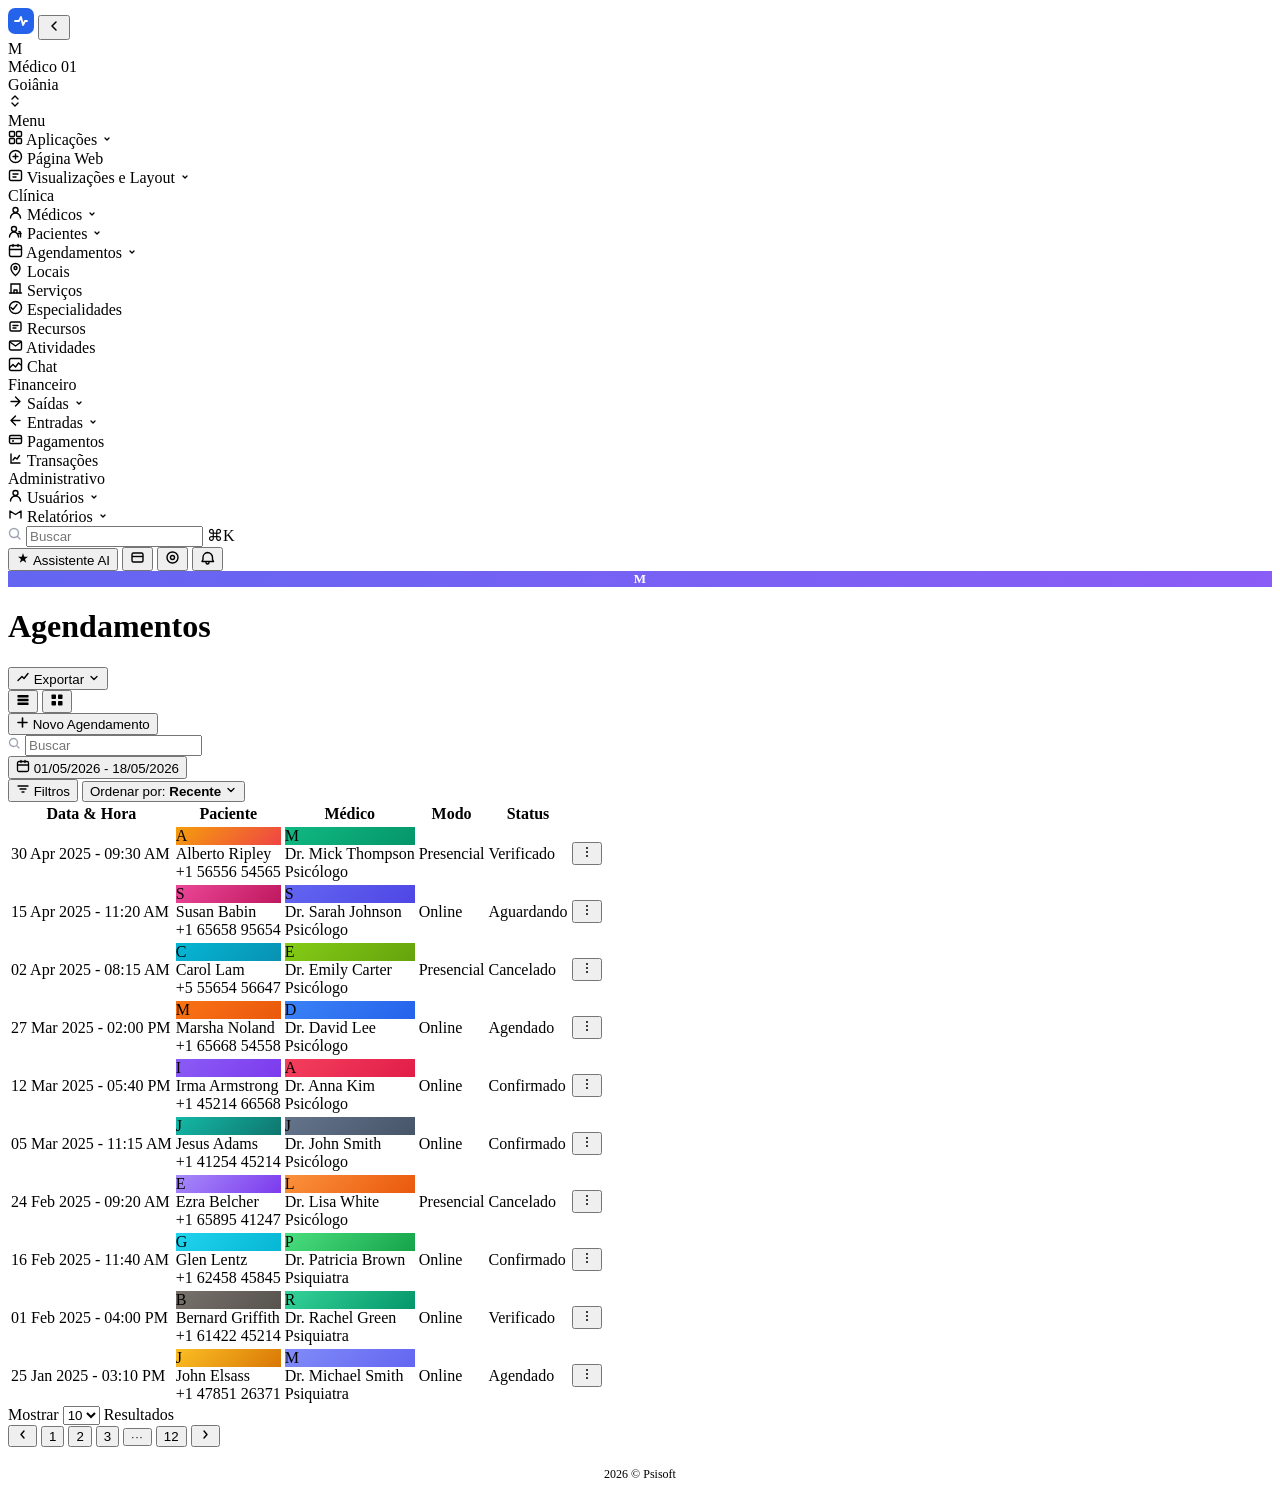
==== frontend/agendamentos.html @ 97d671f5 "build: Criando interface de agendamentos" ====
<!DOCTYPE html>
<html lang="pt-BR">
<head>
<meta charset="UTF-8">
<meta name="viewport" content="width=device-width, initial-scale=1.0">
<title>Agendamentos — Psisoft</title>
<link href="https://fonts.googleapis.com/css2?family=DM+Sans:wght@300;400;500;600&family=DM+Mono:wght@400;500&display=swap" rel="stylesheet">
<link rel="stylesheet" href="style.css">
</head>
<body>

<!-- ── SIDEBAR ── -->
<aside class="sidebar">

  <div class="sidebar-header">
    <!-- Logo -->
    <svg width="26" height="26" viewBox="0 0 26 26" fill="none">
      <rect width="26" height="26" rx="7" fill="#2563eb"/>
      <path d="M7 13h4l2-4 2 8 2-4h2" stroke="#fff" stroke-width="1.8" stroke-linecap="round" stroke-linejoin="round"/>
    </svg>
    <button class="back-btn">
      <svg width="16" height="16" viewBox="0 0 16 16" fill="none"><path d="M10 12L6 8l4-4" stroke="currentColor" stroke-width="1.5" stroke-linecap="round" stroke-linejoin="round"/></svg>
    </button>
  </div>

  <div class="clinic-card">
    <div class="clinic-avatar">M</div>
    <div class="clinic-info">
      <div class="clinic-name">Médico 01</div>
      <div class="clinic-city">Goiânia</div>
    </div>
    <svg class="sort-icon" width="14" height="14" viewBox="0 0 14 14" fill="none"><path d="M4 5l3-3 3 3M4 9l3 3 3-3" stroke="currentColor" stroke-width="1.4" stroke-linecap="round" stroke-linejoin="round"/></svg>
  </div>

  <div class="nav-section">
    <div class="nav-label">Menu</div>

    <div class="nav-item">
      <svg width="15" height="15" viewBox="0 0 15 15" fill="none"><rect x="1.5" y="1.5" width="5" height="5" rx="1" stroke="currentColor" stroke-width="1.4"/><rect x="8.5" y="1.5" width="5" height="5" rx="1" stroke="currentColor" stroke-width="1.4"/><rect x="1.5" y="8.5" width="5" height="5" rx="1" stroke="currentColor" stroke-width="1.4"/><rect x="8.5" y="8.5" width="5" height="5" rx="1" stroke="currentColor" stroke-width="1.4"/></svg>
      Aplicações
      <svg class="nav-chevron" width="12" height="12" viewBox="0 0 12 12" fill="none"><path d="M4 5l2 2 2-2" stroke="currentColor" stroke-width="1.3" stroke-linecap="round" stroke-linejoin="round"/></svg>
    </div>
    <div class="nav-item">
      <svg width="15" height="15" viewBox="0 0 15 15" fill="none"><circle cx="7.5" cy="7.5" r="6" stroke="currentColor" stroke-width="1.4"/><path d="M5 7.5h5M7.5 5v5" stroke="currentColor" stroke-width="1.4" stroke-linecap="round"/></svg>
      Página Web
    </div>
    <div class="nav-item">
      <svg width="15" height="15" viewBox="0 0 15 15" fill="none"><rect x="1.5" y="2.5" width="12" height="10" rx="1.5" stroke="currentColor" stroke-width="1.4"/><path d="M5 6h5M5 9h3" stroke="currentColor" stroke-width="1.4" stroke-linecap="round"/></svg>
      Visualizações e Layout
      <svg class="nav-chevron" width="12" height="12" viewBox="0 0 12 12" fill="none"><path d="M4 5l2 2 2-2" stroke="currentColor" stroke-width="1.3" stroke-linecap="round" stroke-linejoin="round"/></svg>
    </div>
  </div>

  <div class="nav-section">
    <div class="nav-label">Clínica</div>
    <div class="nav-item">
      <svg width="15" height="15" viewBox="0 0 15 15" fill="none"><circle cx="7.5" cy="5" r="2.5" stroke="currentColor" stroke-width="1.4"/><path d="M2.5 13c0-2.76 2.24-5 5-5s5 2.24 5 5" stroke="currentColor" stroke-width="1.4" stroke-linecap="round"/></svg>
      Médicos
      <svg class="nav-chevron" width="12" height="12" viewBox="0 0 12 12" fill="none"><path d="M4 5l2 2 2-2" stroke="currentColor" stroke-width="1.3" stroke-linecap="round" stroke-linejoin="round"/></svg>
    </div>
    <div class="nav-item">
      <svg width="15" height="15" viewBox="0 0 15 15" fill="none"><circle cx="6" cy="5" r="2.5" stroke="currentColor" stroke-width="1.4"/><path d="M1.5 13c0-2.76 2.24-5 4.5-5s4.5 2.24 4.5 5" stroke="currentColor" stroke-width="1.4" stroke-linecap="round"/><path d="M11 7.5c.83 0 1.5.67 1.5 1.5v4" stroke="currentColor" stroke-width="1.4" stroke-linecap="round"/><path d="M10 9.5h3" stroke="currentColor" stroke-width="1.4" stroke-linecap="round"/></svg>
      Pacientes
      <svg class="nav-chevron" width="12" height="12" viewBox="0 0 12 12" fill="none"><path d="M4 5l2 2 2-2" stroke="currentColor" stroke-width="1.3" stroke-linecap="round" stroke-linejoin="round"/></svg>
    </div>
    <div class="nav-item active">
      <svg width="15" height="15" viewBox="0 0 15 15" fill="none"><rect x="1.5" y="2.5" width="12" height="11" rx="1.5" stroke="currentColor" stroke-width="1.4"/><path d="M5 1.5v2M10 1.5v2M1.5 6.5h12" stroke="currentColor" stroke-width="1.4" stroke-linecap="round"/></svg>
      Agendamentos
      <svg class="nav-chevron" width="12" height="12" viewBox="0 0 12 12" fill="none"><path d="M4 5l2 2 2-2" stroke="currentColor" stroke-width="1.3" stroke-linecap="round" stroke-linejoin="round"/></svg>
    </div>
    <div class="nav-item">
      <svg width="15" height="15" viewBox="0 0 15 15" fill="none"><path d="M7.5 1.5C5.01 1.5 3 3.51 3 6c0 3.75 4.5 7.5 4.5 7.5S12 9.75 12 6c0-2.49-2.01-4.5-4.5-4.5z" stroke="currentColor" stroke-width="1.4"/><circle cx="7.5" cy="6" r="1.5" stroke="currentColor" stroke-width="1.4"/></svg>
      Locais
    </div>
    <div class="nav-item">
      <svg width="15" height="15" viewBox="0 0 15 15" fill="none"><path d="M3 12V3h9v9" stroke="currentColor" stroke-width="1.4" stroke-linecap="round"/><path d="M1.5 12h12" stroke="currentColor" stroke-width="1.4" stroke-linecap="round"/><path d="M6 12V9h3v3" stroke="currentColor" stroke-width="1.4" stroke-linecap="round" stroke-linejoin="round"/></svg>
      Serviços
    </div>
    <div class="nav-item">
      <svg width="15" height="15" viewBox="0 0 15 15" fill="none"><path d="M3 7.5l2 2 4-5" stroke="currentColor" stroke-width="1.4" stroke-linecap="round" stroke-linejoin="round"/><circle cx="7.5" cy="7.5" r="6" stroke="currentColor" stroke-width="1.4"/></svg>
      Especialidades
    </div>
    <div class="nav-item">
      <svg width="15" height="15" viewBox="0 0 15 15" fill="none"><rect x="2" y="3" width="11" height="9" rx="1.5" stroke="currentColor" stroke-width="1.4"/><path d="M5 6.5h5M5 9h3" stroke="currentColor" stroke-width="1.4" stroke-linecap="round"/></svg>
      Recursos
    </div>
    <div class="nav-item">
      <svg width="15" height="15" viewBox="0 0 15 15" fill="none"><path d="M2 4l5.5 4L13 4" stroke="currentColor" stroke-width="1.4" stroke-linecap="round" stroke-linejoin="round"/><rect x="1.5" y="3" width="12" height="9" rx="1.5" stroke="currentColor" stroke-width="1.4"/></svg>
      Atividades
    </div>
    <div class="nav-item">
      <svg width="15" height="15" viewBox="0 0 15 15" fill="none"><path d="M2 10.5l3-3 2.5 2.5 3-4 2.5 2" stroke="currentColor" stroke-width="1.4" stroke-linecap="round" stroke-linejoin="round"/><rect x="1.5" y="1.5" width="12" height="12" rx="1.5" stroke="currentColor" stroke-width="1.4"/></svg>
      Chat
    </div>
  </div>

  <div class="nav-section">
    <div class="nav-label">Financeiro</div>
    <div class="nav-item">
      <svg width="15" height="15" viewBox="0 0 15 15" fill="none"><path d="M3 7.5h9M7.5 3l4.5 4.5L7.5 12" stroke="currentColor" stroke-width="1.4" stroke-linecap="round" stroke-linejoin="round"/></svg>
      Saídas
      <svg class="nav-chevron" width="12" height="12" viewBox="0 0 12 12" fill="none"><path d="M4 5l2 2 2-2" stroke="currentColor" stroke-width="1.3" stroke-linecap="round" stroke-linejoin="round"/></svg>
    </div>
    <div class="nav-item">
      <svg width="15" height="15" viewBox="0 0 15 15" fill="none"><path d="M12 7.5H3M7.5 3L3 7.5l4.5 4.5" stroke="currentColor" stroke-width="1.4" stroke-linecap="round" stroke-linejoin="round"/></svg>
      Entradas
      <svg class="nav-chevron" width="12" height="12" viewBox="0 0 12 12" fill="none"><path d="M4 5l2 2 2-2" stroke="currentColor" stroke-width="1.3" stroke-linecap="round" stroke-linejoin="round"/></svg>
    </div>
    <div class="nav-item">
      <svg width="15" height="15" viewBox="0 0 15 15" fill="none"><rect x="1.5" y="3.5" width="12" height="8" rx="1.5" stroke="currentColor" stroke-width="1.4"/><path d="M1.5 6.5h12" stroke="currentColor" stroke-width="1.4"/><circle cx="5" cy="9" r="1" fill="currentColor"/></svg>
      Pagamentos
    </div>
    <div class="nav-item">
      <svg width="15" height="15" viewBox="0 0 15 15" fill="none"><path d="M3 3v9h9" stroke="currentColor" stroke-width="1.4" stroke-linecap="round"/><path d="M5 9l2-2.5 2 1.5 2.5-3.5" stroke="currentColor" stroke-width="1.4" stroke-linecap="round" stroke-linejoin="round"/></svg>
      Transações
    </div>
  </div>

  <div class="nav-section">
    <div class="nav-label">Administrativo</div>
    <div class="nav-item">
      <svg width="15" height="15" viewBox="0 0 15 15" fill="none"><circle cx="7.5" cy="5" r="2.5" stroke="currentColor" stroke-width="1.4"/><path d="M2.5 13c0-2.76 2.24-5 5-5s5 2.24 5 5" stroke="currentColor" stroke-width="1.4" stroke-linecap="round"/></svg>
      Usuários
      <svg class="nav-chevron" width="12" height="12" viewBox="0 0 12 12" fill="none"><path d="M4 5l2 2 2-2" stroke="currentColor" stroke-width="1.3" stroke-linecap="round" stroke-linejoin="round"/></svg>
    </div>
    <div class="nav-item">
      <svg width="15" height="15" viewBox="0 0 15 15" fill="none"><path d="M2 11V4l5.5 3.5L13 4v7" stroke="currentColor" stroke-width="1.4" stroke-linecap="round" stroke-linejoin="round"/></svg>
      Relatórios
      <svg class="nav-chevron" width="12" height="12" viewBox="0 0 12 12" fill="none"><path d="M4 5l2 2 2-2" stroke="currentColor" stroke-width="1.3" stroke-linecap="round" stroke-linejoin="round"/></svg>
    </div>
  </div>

</aside>

<!-- ── MAIN ── -->
<div class="main">

  <!-- TOPBAR -->
  <header class="topbar">
    <div class="search-box">
      <svg width="14" height="14" viewBox="0 0 14 14" fill="none"><circle cx="6" cy="6" r="4.5" stroke="#9ca3af" stroke-width="1.4"/><path d="M9.5 9.5L12 12" stroke="#9ca3af" stroke-width="1.4" stroke-linecap="round"/></svg>
      <input type="text" placeholder="Buscar">
      <span class="search-kbd">⌘K</span>
    </div>
    <div class="topbar-spacer"></div>
    <button class="ai-btn">
      <svg width="14" height="14" viewBox="0 0 14 14" fill="none"><path d="M7 2l1.2 3.8H12L9 7.9l1.2 3.8L7 9.6l-3.2 2.1L5 7.9 2 5.8h3.8z" fill="currentColor"/></svg>
      Assistente AI
    </button>
    <button class="topbar-btn">
      <svg width="15" height="15" viewBox="0 0 15 15" fill="none"><rect x="2" y="3" width="11" height="9" rx="1.5" stroke="currentColor" stroke-width="1.4"/><path d="M2 6.5h11" stroke="currentColor" stroke-width="1.4"/></svg>
    </button>
    <button class="topbar-btn">
      <svg width="15" height="15" viewBox="0 0 15 15" fill="none"><circle cx="7.5" cy="7.5" r="5.5" stroke="currentColor" stroke-width="1.4"/><circle cx="7.5" cy="7.5" r="2" stroke="currentColor" stroke-width="1.4"/></svg>
    </button>
    <button class="topbar-btn">
      <svg width="15" height="15" viewBox="0 0 15 15" fill="none"><path d="M7.5 2.5a5 5 0 0 1 5 5v2l1 2H2l1-2v-2a5 5 0 0 1 4.5-5zM6 12.5a1.5 1.5 0 0 0 3 0" stroke="currentColor" stroke-width="1.4" stroke-linecap="round" stroke-linejoin="round"/></svg>
      <span class="notif-dot"></span>
    </button>
    <div class="topbar-avatar">
      <div style="width:100%;height:100%;background:linear-gradient(135deg,#6366f1,#8b5cf6);display:flex;align-items:center;justify-content:center;color:#fff;font-weight:600;font-size:13px;">M</div>
    </div>
  </header>

  <!-- CONTENT -->
  <main class="content">
    <!-- Page Header -->
    <div class="page-header">
      <h1 class="page-title">Agendamentos</h1>
      <div class="header-actions">
        <button class="btn btn-outline">
          <svg width="14" height="14" viewBox="0 0 14 14" fill="none"><path d="M2 10.5l4-4 2 2 4-5" stroke="currentColor" stroke-width="1.4" stroke-linecap="round" stroke-linejoin="round"/></svg>
          Exportar
          <svg width="12" height="12" viewBox="0 0 12 12" fill="none"><path d="M3 4.5l3 3 3-3" stroke="currentColor" stroke-width="1.3" stroke-linecap="round" stroke-linejoin="round"/></svg>
        </button>
        <div class="view-toggle">
          <button class="view-btn active">
            <svg width="14" height="14" viewBox="0 0 14 14" fill="none"><rect x="1.5" y="2" width="11" height="2.5" rx=".5" fill="currentColor"/><rect x="1.5" y="5.75" width="11" height="2.5" rx=".5" fill="currentColor"/><rect x="1.5" y="9.5" width="11" height="2.5" rx=".5" fill="currentColor"/></svg>
          </button>
          <button class="view-btn">
            <svg width="14" height="14" viewBox="0 0 14 14" fill="none"><rect x="1.5" y="1.5" width="4.5" height="4.5" rx=".8" fill="currentColor"/><rect x="8" y="1.5" width="4.5" height="4.5" rx=".8" fill="currentColor"/><rect x="1.5" y="8" width="4.5" height="4.5" rx=".8" fill="currentColor"/><rect x="8" y="8" width="4.5" height="4.5" rx=".8" fill="currentColor"/></svg>
          </button>
        </div>
        <button class="btn btn-primary">
          <svg width="13" height="13" viewBox="0 0 13 13" fill="none"><path d="M6.5 2v9M2 6.5h9" stroke="currentColor" stroke-width="1.6" stroke-linecap="round"/></svg>
          Novo Agendamento
        </button>
      </div>
    </div>

    <!-- Filters Bar -->
    <div class="filters-bar">
      <div class="search-inline">
        <svg width="13" height="13" viewBox="0 0 13 13" fill="none"><circle cx="5.5" cy="5.5" r="4" stroke="#9ca3af" stroke-width="1.3"/><path d="M9 9l2 2" stroke="#9ca3af" stroke-width="1.3" stroke-linecap="round"/></svg>
        <input type="text" placeholder="Buscar">
      </div>
      <button class="date-range-btn">
        <svg width="14" height="14" viewBox="0 0 14 14" fill="none"><rect x="1.5" y="2.5" width="11" height="10" rx="1.5" stroke="currentColor" stroke-width="1.3"/><path d="M5 1.5v2M9 1.5v2M1.5 6h11" stroke="currentColor" stroke-width="1.3" stroke-linecap="round"/></svg>
        01/05/2026 - 18/05/2026
      </button>
      <div class="filters-spacer"></div>
      <button class="filters-btn">
        <svg width="14" height="14" viewBox="0 0 14 14" fill="none"><path d="M2 4h10M4 7h6M6 10h2" stroke="currentColor" stroke-width="1.3" stroke-linecap="round"/></svg>
        Filtros
      </button>
      <button class="sort-btn">
        Ordenar por: <strong>Recente</strong>
        <svg width="12" height="12" viewBox="0 0 12 12" fill="none"><path d="M3 4.5l3 3 3-3" stroke="currentColor" stroke-width="1.3" stroke-linecap="round" stroke-linejoin="round"/></svg>
      </button>
    </div>

    <!-- Table -->
    <div class="table-card">
      <table>
        <thead>
          <tr>
            <th>Data &amp; Hora</th>
            <th>Paciente</th>
            <th>Médico</th>
            <th>Modo</th>
            <th>Status</th>
            <th></th>
          </tr>
        </thead>
        <tbody>
          <!-- Row 1 -->
          <tr>
            <td class="td-datetime">30 Apr 2025 - 09:30 AM</td>
            <td>
              <div class="person-cell">
                <div class="avatar-placeholder" style="background:linear-gradient(135deg,#f59e0b,#ef4444)">A</div>
                <div>
                  <div class="person-name">Alberto Ripley</div>
                  <div class="person-sub">+1 56556 54565</div>
                </div>
              </div>
            </td>
            <td>
              <div class="person-cell">
                <div class="avatar-placeholder" style="background:linear-gradient(135deg,#10b981,#059669)">M</div>
                <div>
                  <div class="person-name">Dr. Mick Thompson</div>
                  <div class="person-sub">Psicólogo</div>
                </div>
              </div>
            </td>
            <td class="mode-text">Presencial</td>
            <td><span class="badge badge-teal">Verificado</span></td>
            <td>
              <button class="more-btn">
                <svg width="14" height="14" viewBox="0 0 14 14" fill="none"><circle cx="7" cy="3" r="1" fill="currentColor"/><circle cx="7" cy="7" r="1" fill="currentColor"/><circle cx="7" cy="11" r="1" fill="currentColor"/></svg>
              </button>
            </td>
          </tr>
          <!-- Row 2 -->
          <tr>
            <td class="td-datetime">15 Apr 2025 - 11:20 AM</td>
            <td>
              <div class="person-cell">
                <div class="avatar-placeholder" style="background:linear-gradient(135deg,#ec4899,#be185d)">S</div>
                <div>
                  <div class="person-name">Susan Babin</div>
                  <div class="person-sub">+1 65658 95654</div>
                </div>
              </div>
            </td>
            <td>
              <div class="person-cell">
                <div class="avatar-placeholder" style="background:linear-gradient(135deg,#6366f1,#4f46e5)">S</div>
                <div>
                  <div class="person-name">Dr. Sarah Johnson</div>
                  <div class="person-sub">Psicólogo</div>
                </div>
              </div>
            </td>
            <td class="mode-text">Online</td>
            <td><span class="badge badge-orange">Aguardando</span></td>
            <td>
              <button class="more-btn">
                <svg width="14" height="14" viewBox="0 0 14 14" fill="none"><circle cx="7" cy="3" r="1" fill="currentColor"/><circle cx="7" cy="7" r="1" fill="currentColor"/><circle cx="7" cy="11" r="1" fill="currentColor"/></svg>
              </button>
            </td>
          </tr>
          <!-- Row 3 -->
          <tr>
            <td class="td-datetime">02 Apr 2025 - 08:15 AM</td>
            <td>
              <div class="person-cell">
                <div class="avatar-placeholder" style="background:linear-gradient(135deg,#06b6d4,#0891b2)">C</div>
                <div>
                  <div class="person-name">Carol Lam</div>
                  <div class="person-sub">+5 55654 56647</div>
                </div>
              </div>
            </td>
            <td>
              <div class="person-cell">
                <div class="avatar-placeholder" style="background:linear-gradient(135deg,#84cc16,#65a30d)">E</div>
                <div>
                  <div class="person-name">Dr. Emily Carter</div>
                  <div class="person-sub">Psicólogo</div>
                </div>
              </div>
            </td>
            <td class="mode-text">Presencial</td>
            <td><span class="badge badge-red">Cancelado</span></td>
            <td>
              <button class="more-btn">
                <svg width="14" height="14" viewBox="0 0 14 14" fill="none"><circle cx="7" cy="3" r="1" fill="currentColor"/><circle cx="7" cy="7" r="1" fill="currentColor"/><circle cx="7" cy="11" r="1" fill="currentColor"/></svg>
              </button>
            </td>
          </tr>
          <!-- Row 4 -->
          <tr>
            <td class="td-datetime">27 Mar 2025 - 02:00 PM</td>
            <td>
              <div class="person-cell">
                <div class="avatar-placeholder" style="background:linear-gradient(135deg,#f97316,#ea580c)">M</div>
                <div>
                  <div class="person-name">Marsha Noland</div>
                  <div class="person-sub">+1 65668 54558</div>
                </div>
              </div>
            </td>
            <td>
              <div class="person-cell">
                <div class="avatar-placeholder" style="background:linear-gradient(135deg,#3b82f6,#2563eb)">D</div>
                <div>
                  <div class="person-name">Dr. David Lee</div>
                  <div class="person-sub">Psicólogo</div>
                </div>
              </div>
            </td>
            <td class="mode-text">Online</td>
            <td><span class="badge badge-blue">Agendado</span></td>
            <td>
              <button class="more-btn">
                <svg width="14" height="14" viewBox="0 0 14 14" fill="none"><circle cx="7" cy="3" r="1" fill="currentColor"/><circle cx="7" cy="7" r="1" fill="currentColor"/><circle cx="7" cy="11" r="1" fill="currentColor"/></svg>
              </button>
            </td>
          </tr>
          <!-- Row 5 -->
          <tr>
            <td class="td-datetime">12 Mar 2025 - 05:40 PM</td>
            <td>
              <div class="person-cell">
                <div class="avatar-placeholder" style="background:linear-gradient(135deg,#8b5cf6,#7c3aed)">I</div>
                <div>
                  <div class="person-name">Irma Armstrong</div>
                  <div class="person-sub">+1 45214 66568</div>
                </div>
              </div>
            </td>
            <td>
              <div class="person-cell">
                <div class="avatar-placeholder" style="background:linear-gradient(135deg,#f43f5e,#e11d48)">A</div>
                <div>
                  <div class="person-name">Dr. Anna Kim</div>
                  <div class="person-sub">Psicólogo</div>
                </div>
              </div>
            </td>
            <td class="mode-text">Online</td>
            <td><span class="badge badge-green">Confirmado</span></td>
            <td>
              <button class="more-btn">
                <svg width="14" height="14" viewBox="0 0 14 14" fill="none"><circle cx="7" cy="3" r="1" fill="currentColor"/><circle cx="7" cy="7" r="1" fill="currentColor"/><circle cx="7" cy="11" r="1" fill="currentColor"/></svg>
              </button>
            </td>
          </tr>
          <!-- Row 6 -->
          <tr>
            <td class="td-datetime">05 Mar 2025 - 11:15 AM</td>
            <td>
              <div class="person-cell">
                <div class="avatar-placeholder" style="background:linear-gradient(135deg,#14b8a6,#0f766e)">J</div>
                <div>
                  <div class="person-name">Jesus Adams</div>
                  <div class="person-sub">+1 41254 45214</div>
                </div>
              </div>
            </td>
            <td>
              <div class="person-cell">
                <div class="avatar-placeholder" style="background:linear-gradient(135deg,#64748b,#475569)">J</div>
                <div>
                  <div class="person-name">Dr. John Smith</div>
                  <div class="person-sub">Psicólogo</div>
                </div>
              </div>
            </td>
            <td class="mode-text">Online</td>
            <td><span class="badge badge-green">Confirmado</span></td>
            <td>
              <button class="more-btn">
                <svg width="14" height="14" viewBox="0 0 14 14" fill="none"><circle cx="7" cy="3" r="1" fill="currentColor"/><circle cx="7" cy="7" r="1" fill="currentColor"/><circle cx="7" cy="11" r="1" fill="currentColor"/></svg>
              </button>
            </td>
          </tr>
          <!-- Row 7 -->
          <tr>
            <td class="td-datetime">24 Feb 2025 - 09:20 AM</td>
            <td>
              <div class="person-cell">
                <div class="avatar-placeholder" style="background:linear-gradient(135deg,#a78bfa,#7c3aed)">E</div>
                <div>
                  <div class="person-name">Ezra Belcher</div>
                  <div class="person-sub">+1 65895 41247</div>
                </div>
              </div>
            </td>
            <td>
              <div class="person-cell">
                <div class="avatar-placeholder" style="background:linear-gradient(135deg,#fb923c,#ea580c)">L</div>
                <div>
                  <div class="person-name">Dr. Lisa White</div>
                  <div class="person-sub">Psicólogo</div>
                </div>
              </div>
            </td>
            <td class="mode-text">Presencial</td>
            <td><span class="badge badge-red">Cancelado</span></td>
            <td>
              <button class="more-btn">
                <svg width="14" height="14" viewBox="0 0 14 14" fill="none"><circle cx="7" cy="3" r="1" fill="currentColor"/><circle cx="7" cy="7" r="1" fill="currentColor"/><circle cx="7" cy="11" r="1" fill="currentColor"/></svg>
              </button>
            </td>
          </tr>
          <!-- Row 8 -->
          <tr>
            <td class="td-datetime">16 Feb 2025 - 11:40 AM</td>
            <td>
              <div class="person-cell">
                <div class="avatar-placeholder" style="background:linear-gradient(135deg,#22d3ee,#06b6d4)">G</div>
                <div>
                  <div class="person-name">Glen Lentz</div>
                  <div class="person-sub">+1 62458 45845</div>
                </div>
              </div>
            </td>
            <td>
              <div class="person-cell">
                <div class="avatar-placeholder" style="background:linear-gradient(135deg,#4ade80,#16a34a)">P</div>
                <div>
                  <div class="person-name">Dr. Patricia Brown</div>
                  <div class="person-sub">Psiquiatra</div>
                </div>
              </div>
            </td>
            <td class="mode-text">Online</td>
            <td><span class="badge badge-green">Confirmado</span></td>
            <td>
              <button class="more-btn">
                <svg width="14" height="14" viewBox="0 0 14 14" fill="none"><circle cx="7" cy="3" r="1" fill="currentColor"/><circle cx="7" cy="7" r="1" fill="currentColor"/><circle cx="7" cy="11" r="1" fill="currentColor"/></svg>
              </button>
            </td>
          </tr>
          <!-- Row 9 -->
          <tr>
            <td class="td-datetime">01 Feb 2025 - 04:00 PM</td>
            <td>
              <div class="person-cell">
                <div class="avatar-placeholder" style="background:linear-gradient(135deg,#78716c,#57534e)">B</div>
                <div>
                  <div class="person-name">Bernard Griffith</div>
                  <div class="person-sub">+1 61422 45214</div>
                </div>
              </div>
            </td>
            <td>
              <div class="person-cell">
                <div class="avatar-placeholder" style="background:linear-gradient(135deg,#34d399,#059669)">R</div>
                <div>
                  <div class="person-name">Dr. Rachel Green</div>
                  <div class="person-sub">Psiquiatra</div>
                </div>
              </div>
            </td>
            <td class="mode-text">Online</td>
            <td><span class="badge badge-teal">Verificado</span></td>
            <td>
              <button class="more-btn">
                <svg width="14" height="14" viewBox="0 0 14 14" fill="none"><circle cx="7" cy="3" r="1" fill="currentColor"/><circle cx="7" cy="7" r="1" fill="currentColor"/><circle cx="7" cy="11" r="1" fill="currentColor"/></svg>
              </button>
            </td>
          </tr>
          <!-- Row 10 -->
          <tr>
            <td class="td-datetime">25 Jan 2025 - 03:10 PM</td>
            <td>
              <div class="person-cell">
                <div class="avatar-placeholder" style="background:linear-gradient(135deg,#fbbf24,#d97706)">J</div>
                <div>
                  <div class="person-name">John Elsass</div>
                  <div class="person-sub">+1 47851 26371</div>
                </div>
              </div>
            </td>
            <td>
              <div class="person-cell">
                <div class="avatar-placeholder" style="background:linear-gradient(135deg,#818cf8,#6366f1)">M</div>
                <div>
                  <div class="person-name">Dr. Michael Smith</div>
                  <div class="person-sub">Psiquiatra</div>
                </div>
              </div>
            </td>
            <td class="mode-text">Online</td>
            <td><span class="badge badge-blue">Agendado</span></td>
            <td>
              <button class="more-btn">
                <svg width="14" height="14" viewBox="0 0 14 14" fill="none"><circle cx="7" cy="3" r="1" fill="currentColor"/><circle cx="7" cy="7" r="1" fill="currentColor"/><circle cx="7" cy="11" r="1" fill="currentColor"/></svg>
              </button>
            </td>
          </tr>
        </tbody>
      </table>

      <!-- Pagination -->
      <div class="pagination-bar">
        <div class="show-select">
          Mostrar
          <select>
            <option>10</option>
            <option>25</option>
            <option>50</option>
          </select>
          Resultados
        </div>
        <div class="pag-spacer"></div>
        <button class="pag-btn arrow">
          <svg width="13" height="13" viewBox="0 0 13 13" fill="none"><path d="M8 3L5 6.5 8 10" stroke="currentColor" stroke-width="1.4" stroke-linecap="round" stroke-linejoin="round"/></svg>
        </button>
        <button class="pag-btn">1</button>
        <button class="pag-btn active">2</button>
        <button class="pag-btn">3</button>
        <button class="pag-btn" style="letter-spacing:.1em;font-size:11px">···</button>
        <button class="pag-btn">12</button>
        <button class="pag-btn arrow">
          <svg width="13" height="13" viewBox="0 0 13 13" fill="none"><path d="M5 3l3 3.5L5 10" stroke="currentColor" stroke-width="1.4" stroke-linecap="round" stroke-linejoin="round"/></svg>
        </button>
      </div>
    </div>

    <p style="text-align:center;font-size:12px;color:var(--text-muted);margin-top:20px;">2026 © Psisoft</p>
  </main>
</div>

<script>
  // View toggle
  document.querySelectorAll('.view-btn').forEach(btn => {
    btn.addEventListener('click', () => {
      document.querySelectorAll('.view-btn').forEach(b => b.classList.remove('active'));
      btn.classList.add('active');
    });
  });

  // Pagination
  document.querySelectorAll('.pag-btn:not(.arrow)').forEach(btn => {
    btn.addEventListener('click', () => {
      if (btn.textContent.trim() === '···') return;
      document.querySelectorAll('.pag-btn:not(.arrow)').forEach(b => b.classList.remove('active'));
      btn.classList.add('active');
    });
  });

  // Nav items
  document.querySelectorAll('.nav-item').forEach(item => {
    item.addEventListener('click', () => {
      document.querySelectorAll('.nav-item').forEach(i => i.classList.remove('active'));
      item.classList.add('active');
    });
  });
</script>
</body>
</html>
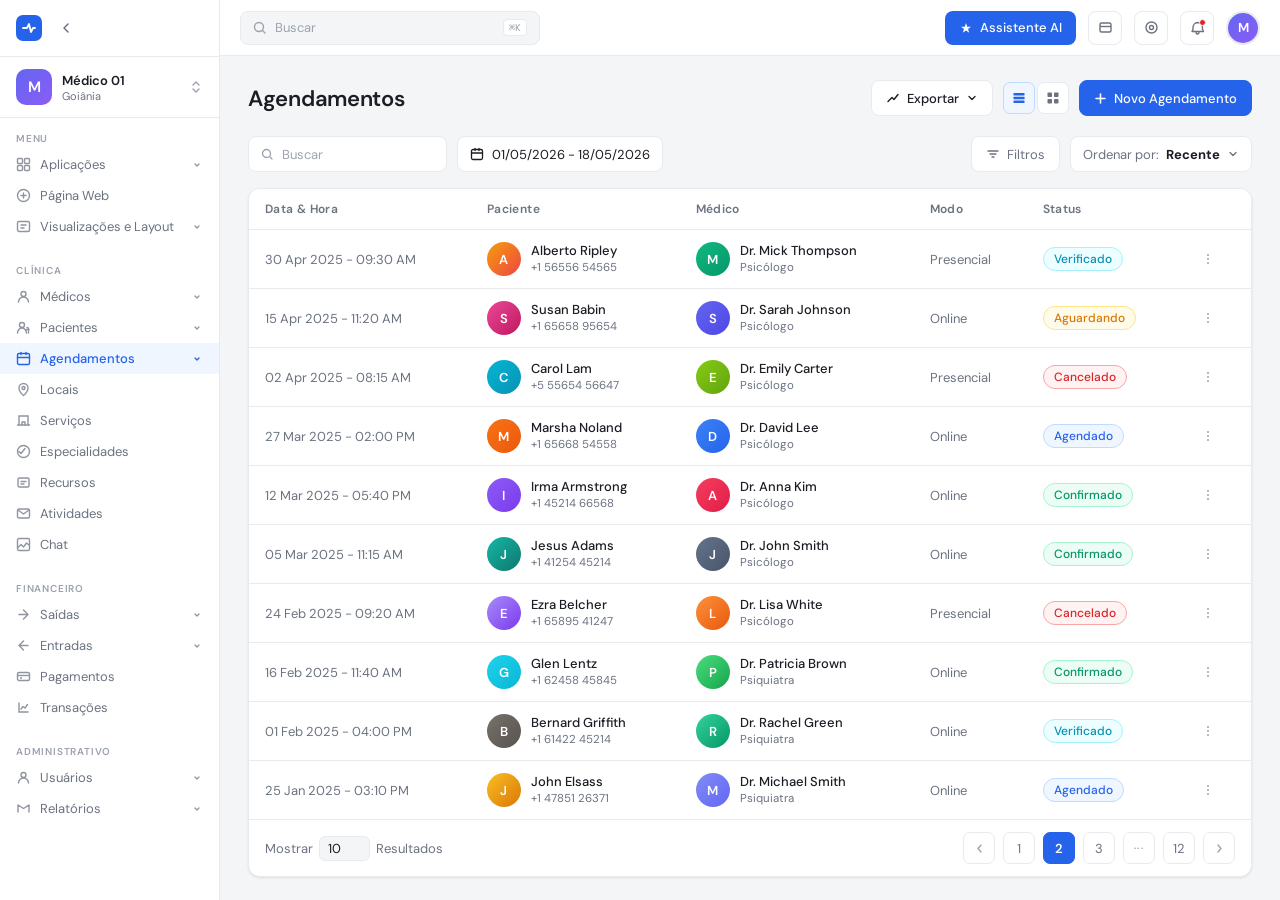
==== commit d1b6c81a: "fix(e2e): Integração completa e estabilização do fluxo de cadastro de paciente - **Frontend**: Criaç" ====
--- a/frontend/agendamentos.html
+++ b/frontend/agendamentos.html
@@ -58,10 +58,16 @@
       Médicos
       <svg class="nav-chevron" width="12" height="12" viewBox="0 0 12 12" fill="none"><path d="M4 5l2 2 2-2" stroke="currentColor" stroke-width="1.3" stroke-linecap="round" stroke-linejoin="round"/></svg>
     </div>
-    <div class="nav-item">
-      <svg width="15" height="15" viewBox="0 0 15 15" fill="none"><circle cx="6" cy="5" r="2.5" stroke="currentColor" stroke-width="1.4"/><path d="M1.5 13c0-2.76 2.24-5 4.5-5s4.5 2.24 4.5 5" stroke="currentColor" stroke-width="1.4" stroke-linecap="round"/><path d="M11 7.5c.83 0 1.5.67 1.5 1.5v4" stroke="currentColor" stroke-width="1.4" stroke-linecap="round"/><path d="M10 9.5h3" stroke="currentColor" stroke-width="1.4" stroke-linecap="round"/></svg>
-      Pacientes
-      <svg class="nav-chevron" width="12" height="12" viewBox="0 0 12 12" fill="none"><path d="M4 5l2 2 2-2" stroke="currentColor" stroke-width="1.3" stroke-linecap="round" stroke-linejoin="round"/></svg>
+    <div class="nav-item" style="flex-wrap: wrap; cursor: default;">
+      <div style="display: flex; align-items: center; width: 100%; gap: 9px; cursor: pointer;" onclick="document.getElementById('pacientes-dropdown').style.display = document.getElementById('pacientes-dropdown').style.display === 'none' ? 'block' : 'none'">
+        <svg width="15" height="15" viewBox="0 0 15 15" fill="none"><circle cx="6" cy="5" r="2.5" stroke="currentColor" stroke-width="1.4"/><path d="M1.5 13c0-2.76 2.24-5 4.5-5s4.5 2.24 4.5 5" stroke="currentColor" stroke-width="1.4" stroke-linecap="round"/><path d="M11 7.5c.83 0 1.5.67 1.5 1.5v4" stroke="currentColor" stroke-width="1.4" stroke-linecap="round"/><path d="M10 9.5h3" stroke="currentColor" stroke-width="1.4" stroke-linecap="round"/></svg>
+        Pacientes
+        <svg class="nav-chevron" width="12" height="12" viewBox="0 0 12 12" fill="none"><path d="M4 5l2 2 2-2" stroke="currentColor" stroke-width="1.3" stroke-linecap="round" stroke-linejoin="round"/></svg>
+      </div>
+      <div id="pacientes-dropdown" style="display: none; width: 100%; padding-left: 24px; margin-top: 8px;">
+        <div style="padding: 6px 0; font-size: 13px; color: var(--text-secondary); cursor: pointer; transition: color 0.15s;" onmouseover="this.style.color='var(--text-primary)'" onmouseout="this.style.color='var(--text-secondary)'" onclick="window.location.href='cadastro-paciente.html'">+ Novo Paciente</div>
+        <div style="padding: 6px 0; font-size: 13px; color: var(--text-secondary); cursor: pointer; transition: color 0.15s;" onmouseover="this.style.color='var(--text-primary)'" onmouseout="this.style.color='var(--text-secondary)'">Visualizar Todos</div>
+      </div>
     </div>
     <div class="nav-item active">
       <svg width="15" height="15" viewBox="0 0 15 15" fill="none"><rect x="1.5" y="2.5" width="12" height="11" rx="1.5" stroke="currentColor" stroke-width="1.4"/><path d="M5 1.5v2M10 1.5v2M1.5 6.5h12" stroke="currentColor" stroke-width="1.4" stroke-linecap="round"/></svg>
@@ -181,10 +187,40 @@
             <svg width="14" height="14" viewBox="0 0 14 14" fill="none"><rect x="1.5" y="1.5" width="4.5" height="4.5" rx=".8" fill="currentColor"/><rect x="8" y="1.5" width="4.5" height="4.5" rx=".8" fill="currentColor"/><rect x="1.5" y="8" width="4.5" height="4.5" rx=".8" fill="currentColor"/><rect x="8" y="8" width="4.5" height="4.5" rx=".8" fill="currentColor"/></svg>
           </button>
         </div>
-        <button class="btn btn-primary">
+        <button class="btn btn-primary" onclick="document.getElementById('modal-nova-consulta').style.display='flex'">
           <svg width="13" height="13" viewBox="0 0 13 13" fill="none"><path d="M6.5 2v9M2 6.5h9" stroke="currentColor" stroke-width="1.6" stroke-linecap="round"/></svg>
           Novo Agendamento
         </button>
+      </div>
+    </div>
+
+    <!-- Modal Novo Agendamento -->
+    <div id="modal-nova-consulta" style="display:none; position:fixed; top:0; left:0; width:100%; height:100%; background:rgba(15, 23, 42, 0.4); backdrop-filter: blur(4px); z-index:9999; justify-content:center; align-items:center;">
+      <div style="background:var(--card-bg); padding:32px; border-radius:16px; width:440px; max-width:90%; box-shadow: 0 20px 25px -5px rgba(0, 0, 0, 0.1), 0 10px 10px -5px rgba(0, 0, 0, 0.04); border: 1px solid var(--border);">
+        <h2 style="margin-top:0; margin-bottom: 24px; font-size: 20px; font-weight: 600; color: var(--text-primary); letter-spacing: -0.02em;">Agendar Nova Consulta</h2>
+        <form id="form-nova-consulta">
+          <div style="margin-bottom:16px;">
+            <label style="display:block; font-size:13px; font-weight: 500; margin-bottom:6px; color: var(--text-primary);">Paciente</label>
+            <select name="id_paciente" id="select-paciente" required style="width:100%; padding:10px 14px; border-radius:8px; border:1px solid var(--border); background:var(--bg); color:var(--text-primary); outline:none; font-family: var(--font); font-size: 14px; transition: border-color 0.2s; cursor: pointer; appearance: none;" onfocus="this.style.borderColor='var(--accent)'" onblur="this.style.borderColor='var(--border)'">
+              <option value="" disabled selected>Carregando pacientes...</option>
+            </select>
+          </div>
+          <div style="margin-bottom:16px;">
+            <label style="display:block; font-size:13px; font-weight: 500; margin-bottom:6px; color: var(--text-primary);">Data e Hora</label>
+            <input type="datetime-local" name="data_hora" required style="width:100%; padding:10px 14px; border-radius:8px; border:1px solid var(--border); background:var(--bg); color:var(--text-primary); outline:none; font-family: var(--font); font-size: 14px; transition: border-color 0.2s;" onfocus="this.style.borderColor='var(--accent)'" onblur="this.style.borderColor='var(--border)'">
+          </div>
+          <div style="margin-bottom:24px;">
+            <label style="display:block; font-size:13px; font-weight: 500; margin-bottom:6px; color: var(--text-primary);">Modalidade</label>
+            <select name="modalidade" style="width:100%; padding:10px 14px; border-radius:8px; border:1px solid var(--border); background:var(--bg); color:var(--text-primary); outline:none; font-family: var(--font); font-size: 14px; transition: border-color 0.2s; cursor: pointer;" onfocus="this.style.borderColor='var(--accent)'" onblur="this.style.borderColor='var(--border)'">
+              <option value="Presencial">Presencial</option>
+              <option value="Online">Online</option>
+            </select>
+          </div>
+          <div style="display:flex; justify-content:flex-end; gap:12px;">
+            <button type="button" onclick="document.getElementById('modal-nova-consulta').style.display='none'" style="padding:10px 20px; border-radius:8px; background:var(--bg); border:1px solid var(--border); color:var(--text-primary); cursor:pointer; font-family: var(--font); font-weight: 500; transition: background 0.2s;" onmouseover="this.style.background='#e5e7eb'" onmouseout="this.style.background='var(--bg)'">Cancelar</button>
+            <button type="submit" style="padding:10px 20px; border-radius:8px; background:var(--accent); border:none; color:#fff; cursor:pointer; font-family: var(--font); font-weight: 500; transition: background 0.2s;" onmouseover="this.style.background='var(--accent-hover)'" onmouseout="this.style.background='var(--accent)'">Agendar</button>
+          </div>
+        </form>
       </div>
     </div>
 
@@ -571,6 +607,159 @@
       item.classList.add('active');
     });
   });
+
+  // Integração com a API de Agendamentos
+  const psi_id = localStorage.getItem('psi_id');
+  const token = localStorage.getItem('token');
+
+  async function carregarConsultas() {
+    if (!psi_id || !token) {
+      console.warn('psi_id ou token não encontrados no localStorage');
+      return;
+    }
+    
+    try {
+      const response = await fetch(`http://localhost:3000/agendamentos/psicologos/${psi_id}/consultas?limit=50&offset=0`, {
+        headers: {
+          'Authorization': `Bearer ${token}`
+        }
+      });
+      
+      if (!response.ok) throw new Error('Falha ao buscar consultas');
+      
+      const consultas = await response.json();
+      const tbody = document.querySelector('tbody');
+      tbody.innerHTML = ''; // Limpa as linhas estáticas
+      
+      consultas.forEach(consulta => {
+        const dateObj = new Date(consulta.data_hora);
+        const dateStr = dateObj.toLocaleDateString('en-GB', { day: '2-digit', month: 'short', year: 'numeric' }) + ' - ' + dateObj.toLocaleTimeString('en-US', { hour: '2-digit', minute: '2-digit', hour12: true });
+        
+        const pacienteNome = consulta.paciente_nome || 'Paciente';
+        const pacienteLetra = pacienteNome.charAt(0).toUpperCase();
+        
+        const psiNome = consulta.psicologo_nome || 'Médico';
+        const psiLetra = psiNome.charAt(0).toUpperCase();
+        
+        let statusBadge = 'badge-blue';
+        let statusText = consulta.status || 'Agendado';
+        const statusLower = statusText.toLowerCase();
+        if (statusLower === 'confirmado' || statusLower === 'realizada') statusBadge = 'badge-green';
+        else if (statusLower === 'cancelado') statusBadge = 'badge-red';
+        else if (statusLower === 'aguardando') statusBadge = 'badge-orange';
+        else if (statusLower === 'verificado') statusBadge = 'badge-teal';
+        
+        const tr = document.createElement('tr');
+        tr.innerHTML = `
+            <td class="td-datetime">${dateStr}</td>
+            <td>
+              <div class="person-cell">
+                <div class="avatar-placeholder" style="background:linear-gradient(135deg,#f59e0b,#ef4444)">${pacienteLetra}</div>
+                <div>
+                  <div class="person-name">${pacienteNome}</div>
+                  <div class="person-sub">ID do Paciente: ${consulta.fk_paciente_id || '--'}</div>
+                </div>
+              </div>
+            </td>
+            <td>
+              <div class="person-cell">
+                <div class="avatar-placeholder" style="background:linear-gradient(135deg,#10b981,#059669)">${psiLetra}</div>
+                <div>
+                  <div class="person-name">${psiNome}</div>
+                  <div class="person-sub">Psicólogo</div>
+                </div>
+              </div>
+            </td>
+            <td class="mode-text">${consulta.modalidade || 'Presencial'}</td>
+            <td><span class="badge ${statusBadge}">${statusText}</span></td>
+            <td>
+              <button class="more-btn">
+                <svg width="14" height="14" viewBox="0 0 14 14" fill="none"><circle cx="7" cy="3" r="1" fill="currentColor"/><circle cx="7" cy="7" r="1" fill="currentColor"/><circle cx="7" cy="11" r="1" fill="currentColor"/></svg>
+              </button>
+            </td>
+        `;
+        tbody.appendChild(tr);
+      });
+    } catch (error) {
+      console.error('Erro ao carregar consultas:', error);
+    }
+  }
+
+  async function carregarPacientesDropdown() {
+    if (!psi_id || !token) return;
+    try {
+      const response = await fetch(`http://localhost:3000/pacientes/psicologos/${psi_id}/pacientes`, {
+        headers: { 'Authorization': `Bearer ${token}` }
+      });
+      if (!response.ok) throw new Error('Falha ao buscar pacientes');
+      
+      const pacientes = await response.json();
+      const select = document.getElementById('select-paciente');
+      
+      select.innerHTML = '<option value="" disabled selected>Selecione um paciente...</option>';
+      if (pacientes.length === 0) {
+        select.innerHTML = '<option value="" disabled selected>Nenhum paciente cadastrado</option>';
+        return;
+      }
+
+      pacientes.forEach(p => {
+        const option = document.createElement('option');
+        option.value = p.id;
+        option.textContent = `${p.nome} — ${p.email || 'Sem email'}`;
+        select.appendChild(option);
+      });
+    } catch (error) {
+      console.error('Erro ao carregar pacientes no dropdown:', error);
+      const select = document.getElementById('select-paciente');
+      if (select) select.innerHTML = '<option value="" disabled selected>Erro ao carregar pacientes</option>';
+    }
+  }
+
+  window.addEventListener('load', () => {
+    carregarConsultas();
+    carregarPacientesDropdown();
+  });
+
+  // Intercept do form de Nova Consulta se houver
+  const novaConsultaForm = document.querySelector('#form-nova-consulta, .nova-consulta-form');
+  if (novaConsultaForm) {
+    novaConsultaForm.addEventListener('submit', async (e) => {
+      e.preventDefault();
+      
+      const formData = new FormData(novaConsultaForm);
+      const payload = {
+        fk_paciente_id: parseInt(formData.get('id_paciente')),
+        fk_psicologo_id: parseInt(psi_id),
+        data_hora: formData.get('data_hora') + ':00',
+        modalidade: formData.get('modalidade')
+      };
+      
+      try {
+        const response = await fetch('http://localhost:3000/agendamentos/novo', {
+          method: 'POST',
+          headers: {
+            'Content-Type': 'application/json',
+            'Authorization': `Bearer ${token}`
+          },
+          body: JSON.stringify(payload)
+        });
+        
+        if (response.ok) {
+          alert('Consulta agendada com sucesso!');
+          // Ocultar modal se existir
+          const modal = novaConsultaForm.closest('.modal, dialog');
+          if (modal && modal.style) modal.style.display = 'none';
+          if (modal && typeof modal.close === 'function') modal.close();
+          
+          carregarConsultas(); // Recarrega a tabela
+        } else {
+          alert('Falha ao agendar consulta');
+        }
+      } catch (error) {
+        console.error('Erro ao agendar consulta:', error);
+      }
+    });
+  }
 </script>
 </body>
 </html>
--- a/frontend/style.css
+++ b/frontend/style.css
@@ -0,0 +1,364 @@
+*, *::before, *::after { box-sizing: border-box; margin: 0; padding: 0; }
+
+  :root {
+    --bg: #f4f5f7;
+    --sidebar-bg: #ffffff;
+    --topbar-bg: #ffffff;
+    --card-bg: #ffffff;
+    --border: #e8eaed;
+    --text-primary: #1a1d23;
+    --text-secondary: #6b7280;
+    --text-muted: #9ca3af;
+    --accent: #2563eb;
+    --accent-light: #eff6ff;
+    --accent-hover: #1d4ed8;
+    --green: #059669;
+    --green-bg: #ecfdf5;
+    --orange: #d97706;
+    --orange-bg: #fffbeb;
+    --red: #dc2626;
+    --red-bg: #fef2f2;
+    --blue: #2563eb;
+    --blue-bg: #eff6ff;
+    --teal: #0891b2;
+    --teal-bg: #ecfeff;
+    --sidebar-w: 220px;
+    --topbar-h: 56px;
+    --radius: 8px;
+    --shadow-sm: 0 1px 3px rgba(0,0,0,.06), 0 1px 2px rgba(0,0,0,.04);
+    --shadow: 0 4px 12px rgba(0,0,0,.08);
+    --font: 'DM Sans', sans-serif;
+    --mono: 'DM Mono', monospace;
+  }
+
+  body {
+    font-family: var(--font);
+    background: var(--bg);
+    color: var(--text-primary);
+    display: flex;
+    height: 100vh;
+    overflow: hidden;
+    font-size: 14px;
+  }
+
+  /* ── SIDEBAR ── */
+  .sidebar {
+    width: var(--sidebar-w);
+    background: var(--sidebar-bg);
+    border-right: 1px solid var(--border);
+    display: flex;
+    flex-direction: column;
+    flex-shrink: 0;
+    overflow-y: auto;
+    z-index: 20;
+  }
+  .sidebar::-webkit-scrollbar { width: 4px; }
+  .sidebar::-webkit-scrollbar-thumb { background: var(--border); border-radius: 4px; }
+
+  .sidebar-header {
+    display: flex;
+    align-items: center;
+    gap: 10px;
+    padding: 14px 16px;
+    border-bottom: 1px solid var(--border);
+  }
+  .sidebar-header .back-btn {
+    width: 28px; height: 28px;
+    border: none; background: none; cursor: pointer;
+    display: flex; align-items: center; justify-content: center;
+    color: var(--text-secondary);
+    border-radius: 6px;
+    transition: background .15s;
+  }
+  .sidebar-header .back-btn:hover { background: var(--bg); }
+
+  .clinic-card {
+    display: flex; align-items: center; gap: 10px;
+    padding: 12px 16px;
+    border-bottom: 1px solid var(--border);
+    cursor: pointer;
+    transition: background .15s;
+  }
+  .clinic-card:hover { background: var(--bg); }
+  .clinic-avatar {
+    width: 36px; height: 36px; border-radius: 10px;
+    background: linear-gradient(135deg, #6366f1, #8b5cf6);
+    display: flex; align-items: center; justify-content: center;
+    color: #fff; font-weight: 600; font-size: 15px;
+    flex-shrink: 0;
+  }
+  .clinic-info { flex: 1; min-width: 0; }
+  .clinic-name { font-size: 13px; font-weight: 600; color: var(--text-primary); }
+  .clinic-city { font-size: 11px; color: var(--text-secondary); }
+  .sort-icon { color: var(--text-muted); flex-shrink: 0; }
+
+  .nav-section { padding: 8px 0; }
+  .nav-label {
+    font-size: 10px; font-weight: 600; letter-spacing: .08em;
+    text-transform: uppercase; color: var(--text-muted);
+    padding: 6px 16px 4px;
+  }
+  .nav-item {
+    display: flex; align-items: center; gap: 9px;
+    padding: 7px 16px; cursor: pointer; color: var(--text-secondary);
+    font-size: 13px; font-weight: 400;
+    border-radius: 0;
+    transition: background .15s, color .15s;
+    user-select: none;
+  }
+  .nav-item:hover { background: var(--bg); color: var(--text-primary); }
+  .nav-item.active { background: var(--accent-light); color: var(--accent); font-weight: 500; }
+  .nav-item svg { flex-shrink: 0; opacity: .75; }
+  .nav-item.active svg { opacity: 1; }
+  .nav-chevron { margin-left: auto; opacity: .5; }
+
+  /* ── MAIN ── */
+  .main {
+    flex: 1; display: flex; flex-direction: column; overflow: hidden;
+  }
+
+  /* ── TOPBAR ── */
+  .topbar {
+    height: var(--topbar-h);
+    background: var(--topbar-bg);
+    border-bottom: 1px solid var(--border);
+    display: flex; align-items: center; gap: 12px;
+    padding: 0 20px;
+    flex-shrink: 0;
+  }
+  .search-box {
+    flex: 1; max-width: 300px;
+    display: flex; align-items: center; gap: 8px;
+    background: var(--bg); border: 1px solid var(--border);
+    border-radius: 8px; padding: 0 12px; height: 34px;
+    transition: border-color .15s;
+  }
+  .search-box:focus-within { border-color: var(--accent); }
+  .search-box input {
+    border: none; background: none; outline: none;
+    font-family: var(--font); font-size: 13px; color: var(--text-primary);
+    flex: 1;
+  }
+  .search-box input::placeholder { color: var(--text-muted); }
+  .search-kbd {
+    display: flex; align-items: center; gap: 2px;
+    background: var(--card-bg); border: 1px solid var(--border);
+    border-radius: 4px; padding: 1px 5px;
+    font-family: var(--mono); font-size: 10px; color: var(--text-muted);
+  }
+  .topbar-spacer { flex: 1; }
+  .topbar-btn {
+    width: 34px; height: 34px; border-radius: 8px;
+    border: 1px solid var(--border); background: var(--card-bg);
+    cursor: pointer; display: flex; align-items: center; justify-content: center;
+    color: var(--text-secondary); transition: background .15s, border-color .15s;
+    position: relative;
+  }
+  .topbar-btn:hover { background: var(--bg); border-color: #d1d5db; }
+  .notif-dot {
+    position: absolute; top: 7px; right: 7px;
+    width: 7px; height: 7px; background: var(--red);
+    border-radius: 50%; border: 1.5px solid var(--card-bg);
+  }
+  .ai-btn {
+    display: flex; align-items: center; gap: 7px;
+    background: var(--accent); color: #fff;
+    border: none; border-radius: 8px;
+    padding: 0 14px; height: 34px;
+    font-family: var(--font); font-size: 13px; font-weight: 500;
+    cursor: pointer; transition: background .15s;
+    white-space: nowrap;
+  }
+  .ai-btn:hover { background: var(--accent-hover); }
+  .topbar-avatar {
+    width: 34px; height: 34px; border-radius: 50%; overflow: hidden;
+    border: 2px solid var(--border); cursor: pointer; flex-shrink: 0;
+    background: #e5e7eb;
+  }
+  .topbar-avatar img { width: 100%; height: 100%; object-fit: cover; }
+
+  /* ── CONTENT ── */
+  .content {
+    flex: 1; overflow-y: auto; padding: 24px 28px;
+  }
+  .content::-webkit-scrollbar { width: 6px; }
+  .content::-webkit-scrollbar-thumb { background: var(--border); border-radius: 6px; }
+
+  .page-header {
+    display: flex; align-items: center; justify-content: space-between;
+    margin-bottom: 20px;
+  }
+  .page-title { font-size: 22px; font-weight: 600; color: var(--text-primary); letter-spacing: -.3px; }
+
+  .header-actions { display: flex; align-items: center; gap: 10px; }
+  .btn {
+    display: inline-flex; align-items: center; gap: 7px;
+    padding: 0 14px; height: 36px; border-radius: 8px;
+    font-family: var(--font); font-size: 13px; font-weight: 500;
+    cursor: pointer; transition: all .15s; white-space: nowrap;
+  }
+  .btn-outline {
+    background: var(--card-bg); border: 1px solid var(--border);
+    color: var(--text-primary);
+  }
+  .btn-outline:hover { background: var(--bg); border-color: #c0c7d0; }
+  .btn-primary {
+    background: var(--accent); border: 1px solid var(--accent);
+    color: #fff;
+  }
+  .btn-primary:hover { background: var(--accent-hover); border-color: var(--accent-hover); }
+
+  /* ── FILTERS BAR ── */
+  .filters-bar {
+    display: flex; align-items: center; gap: 10px;
+    margin-bottom: 16px;
+    flex-wrap: wrap;
+  }
+  .search-inline {
+    display: flex; align-items: center; gap: 8px;
+    background: var(--card-bg); border: 1px solid var(--border);
+    border-radius: 8px; padding: 0 12px; height: 36px;
+    min-width: 180px;
+  }
+  .search-inline input {
+    border: none; background: none; outline: none;
+    font-family: var(--font); font-size: 13px; color: var(--text-primary);
+  }
+  .search-inline input::placeholder { color: var(--text-muted); }
+  .date-range-btn {
+    display: flex; align-items: center; gap: 8px;
+    background: var(--card-bg); border: 1px solid var(--border);
+    border-radius: 8px; padding: 0 12px; height: 36px;
+    font-family: var(--font); font-size: 13px; color: var(--text-primary);
+    cursor: pointer; transition: background .15s;
+  }
+  .date-range-btn:hover { background: var(--bg); }
+  .filters-spacer { flex: 1; }
+  .filters-btn {
+    display: flex; align-items: center; gap: 7px;
+    background: var(--card-bg); border: 1px solid var(--border);
+    border-radius: 8px; padding: 0 14px; height: 36px;
+    font-size: 13px; color: var(--text-secondary); cursor: pointer;
+    font-family: var(--font);
+    transition: background .15s;
+  }
+  .filters-btn:hover { background: var(--bg); }
+  .sort-btn {
+    display: flex; align-items: center; gap: 7px;
+    background: var(--card-bg); border: 1px solid var(--border);
+    border-radius: 8px; padding: 0 12px; height: 36px;
+    font-size: 13px; color: var(--text-secondary); cursor: pointer;
+    font-family: var(--font);
+    transition: background .15s;
+  }
+  .sort-btn:hover { background: var(--bg); }
+  .sort-btn strong { color: var(--text-primary); }
+
+  /* ── TABLE ── */
+  .table-card {
+    background: var(--card-bg);
+    border: 1px solid var(--border);
+    border-radius: 12px;
+    overflow: hidden;
+    box-shadow: var(--shadow-sm);
+  }
+  table { width: 100%; border-collapse: collapse; }
+  thead tr { border-bottom: 1px solid var(--border); }
+  thead th {
+    padding: 12px 16px;
+    text-align: left;
+    font-size: 12px; font-weight: 600; letter-spacing: .03em;
+    color: var(--text-secondary);
+    background: var(--card-bg);
+    white-space: nowrap;
+  }
+  tbody tr {
+    border-bottom: 1px solid var(--border);
+    transition: background .12s;
+  }
+  tbody tr:last-child { border-bottom: none; }
+  tbody tr:hover { background: #fafbfc; }
+  td { padding: 12px 16px; vertical-align: middle; }
+
+  .td-datetime { white-space: nowrap; color: var(--text-secondary); font-size: 13px; }
+
+  .person-cell { display: flex; align-items: center; gap: 10px; }
+  .avatar {
+    width: 34px; height: 34px; border-radius: 50%;
+    object-fit: cover; flex-shrink: 0;
+    background: #e5e7eb;
+  }
+  .avatar-placeholder {
+    width: 34px; height: 34px; border-radius: 50%;
+    flex-shrink: 0; display: flex; align-items: center; justify-content: center;
+    font-weight: 600; font-size: 13px; color: #fff;
+    background: linear-gradient(135deg, #6366f1, #8b5cf6);
+  }
+  .person-name { font-size: 13px; font-weight: 500; color: var(--text-primary); line-height: 1.3; }
+  .person-sub { font-size: 11.5px; color: var(--text-secondary); margin-top: 1px; }
+
+  .badge {
+    display: inline-flex; align-items: center;
+    padding: 3px 10px; border-radius: 20px;
+    font-size: 12px; font-weight: 500;
+    border: 1px solid transparent;
+    white-space: nowrap;
+  }
+  .badge-green  { background: var(--green-bg);  color: var(--green);  border-color: #a7f3d0; }
+  .badge-orange { background: var(--orange-bg); color: var(--orange); border-color: #fde68a; }
+  .badge-red    { background: var(--red-bg);    color: var(--red);    border-color: #fca5a5; }
+  .badge-blue   { background: var(--blue-bg);   color: var(--blue);   border-color: #bfdbfe; }
+  .badge-teal   { background: var(--teal-bg);   color: var(--teal);   border-color: #a5f3fc; }
+
+  .mode-text { font-size: 13px; color: var(--text-secondary); }
+
+  .more-btn {
+    width: 28px; height: 28px; border-radius: 6px;
+    border: none; background: none; cursor: pointer;
+    display: flex; align-items: center; justify-content: center;
+    color: var(--text-muted); transition: background .15s, color .15s;
+  }
+  .more-btn:hover { background: var(--bg); color: var(--text-secondary); }
+
+  /* ── PAGINATION ── */
+  .pagination-bar {
+    display: flex; align-items: center; gap: 8px;
+    padding: 12px 16px;
+    border-top: 1px solid var(--border);
+    background: var(--card-bg);
+    border-radius: 0 0 12px 12px;
+  }
+  .show-select {
+    display: flex; align-items: center; gap: 6px;
+    font-size: 13px; color: var(--text-secondary);
+  }
+  .show-select select {
+    appearance: none; border: 1px solid var(--border); background: var(--bg);
+    border-radius: 6px; padding: 3px 24px 3px 8px;
+    font-family: var(--font); font-size: 13px; color: var(--text-primary);
+    cursor: pointer; outline: none;
+  }
+  .results-label { font-size: 13px; color: var(--text-secondary); }
+  .pag-spacer { flex: 1; }
+  .pag-btn {
+    width: 32px; height: 32px; border-radius: 7px;
+    border: 1px solid var(--border); background: var(--card-bg);
+    cursor: pointer; display: flex; align-items: center; justify-content: center;
+    font-size: 13px; font-family: var(--font); color: var(--text-secondary);
+    transition: background .15s, border-color .15s, color .15s;
+  }
+  .pag-btn:hover { background: var(--bg); }
+  .pag-btn.active { background: var(--accent); border-color: var(--accent); color: #fff; font-weight: 600; }
+  .pag-btn.arrow { color: var(--text-muted); }
+  .pag-btn.arrow:hover { color: var(--text-primary); }
+
+  /* ── VIEW TOGGLE ── */
+  .view-toggle { display: flex; gap: 2px; }
+  .view-btn {
+    width: 32px; height: 32px; border-radius: 7px;
+    border: 1px solid var(--border); background: var(--card-bg);
+    cursor: pointer; display: flex; align-items: center; justify-content: center;
+    color: var(--text-secondary); transition: all .15s;
+  }
+  .view-btn.active { background: var(--accent-light); border-color: #bfdbfe; color: var(--accent); }
+  .view-btn:hover:not(.active) { background: var(--bg); }
